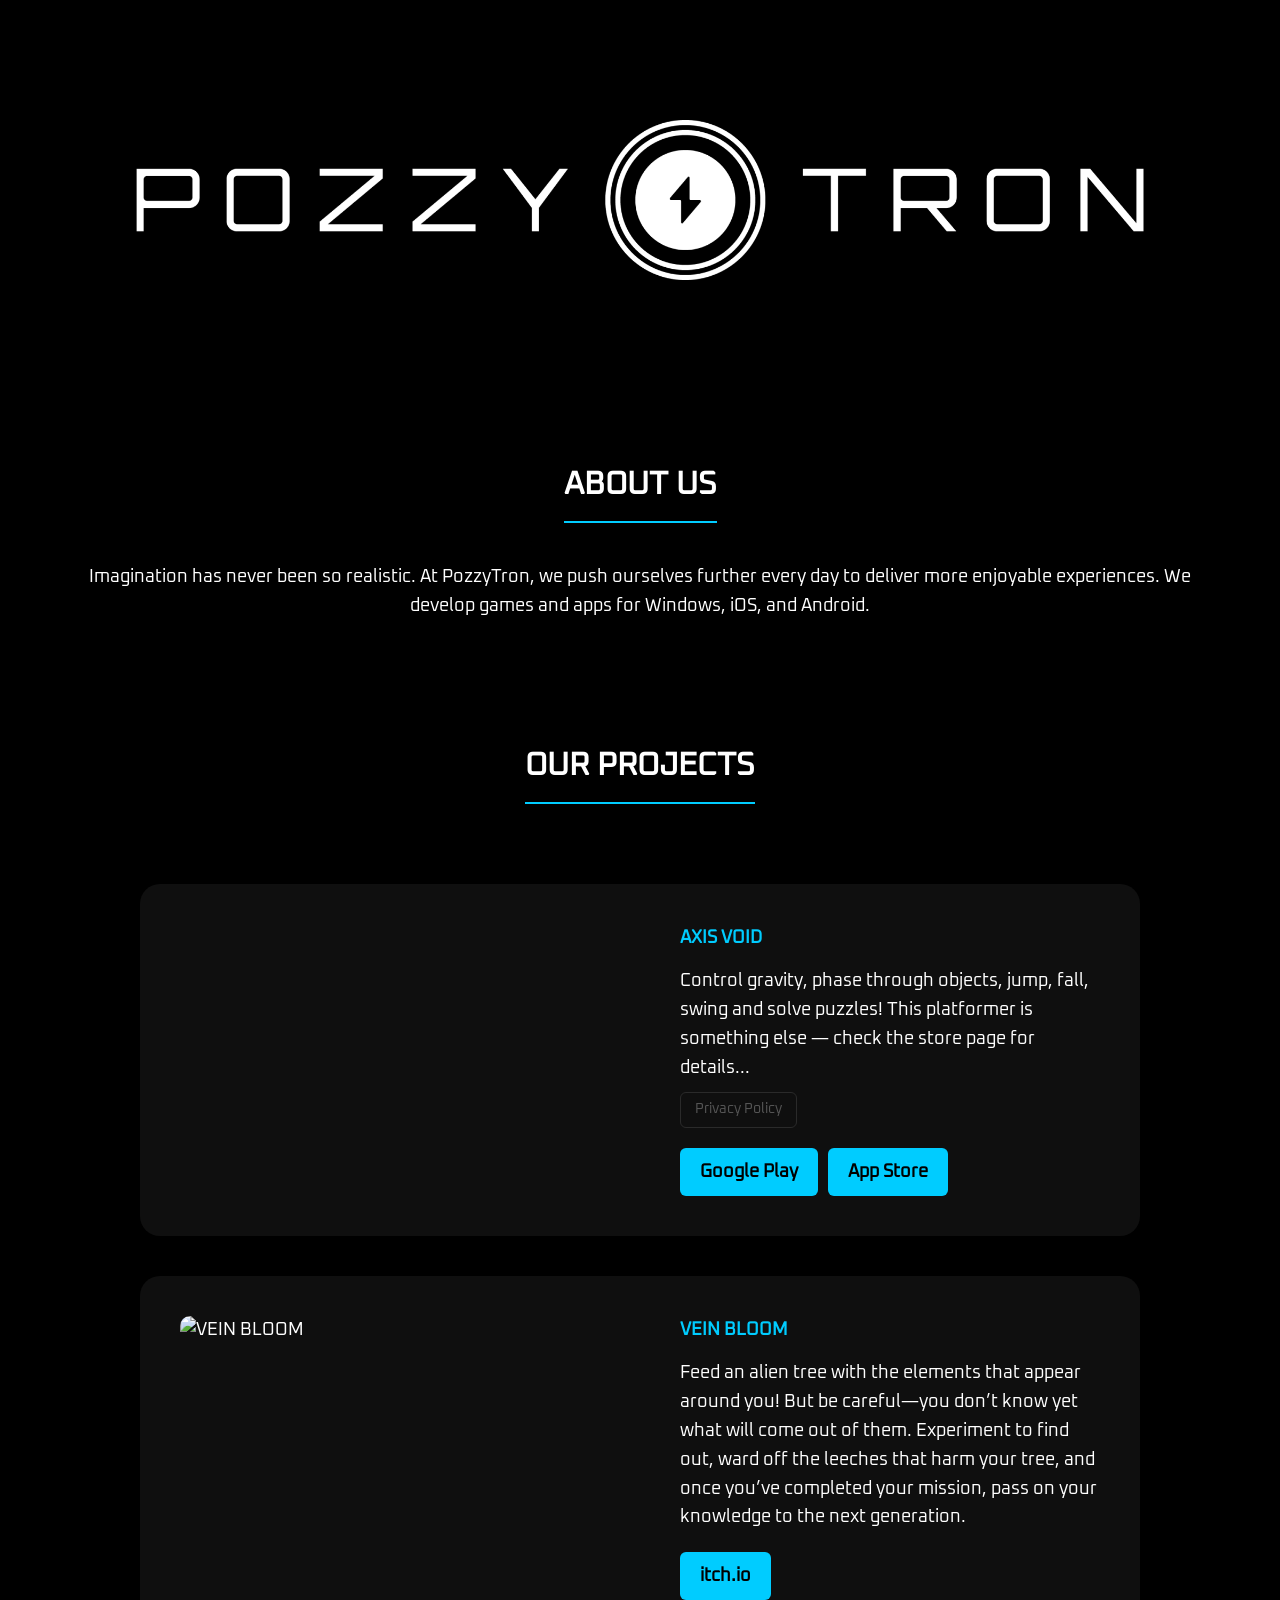
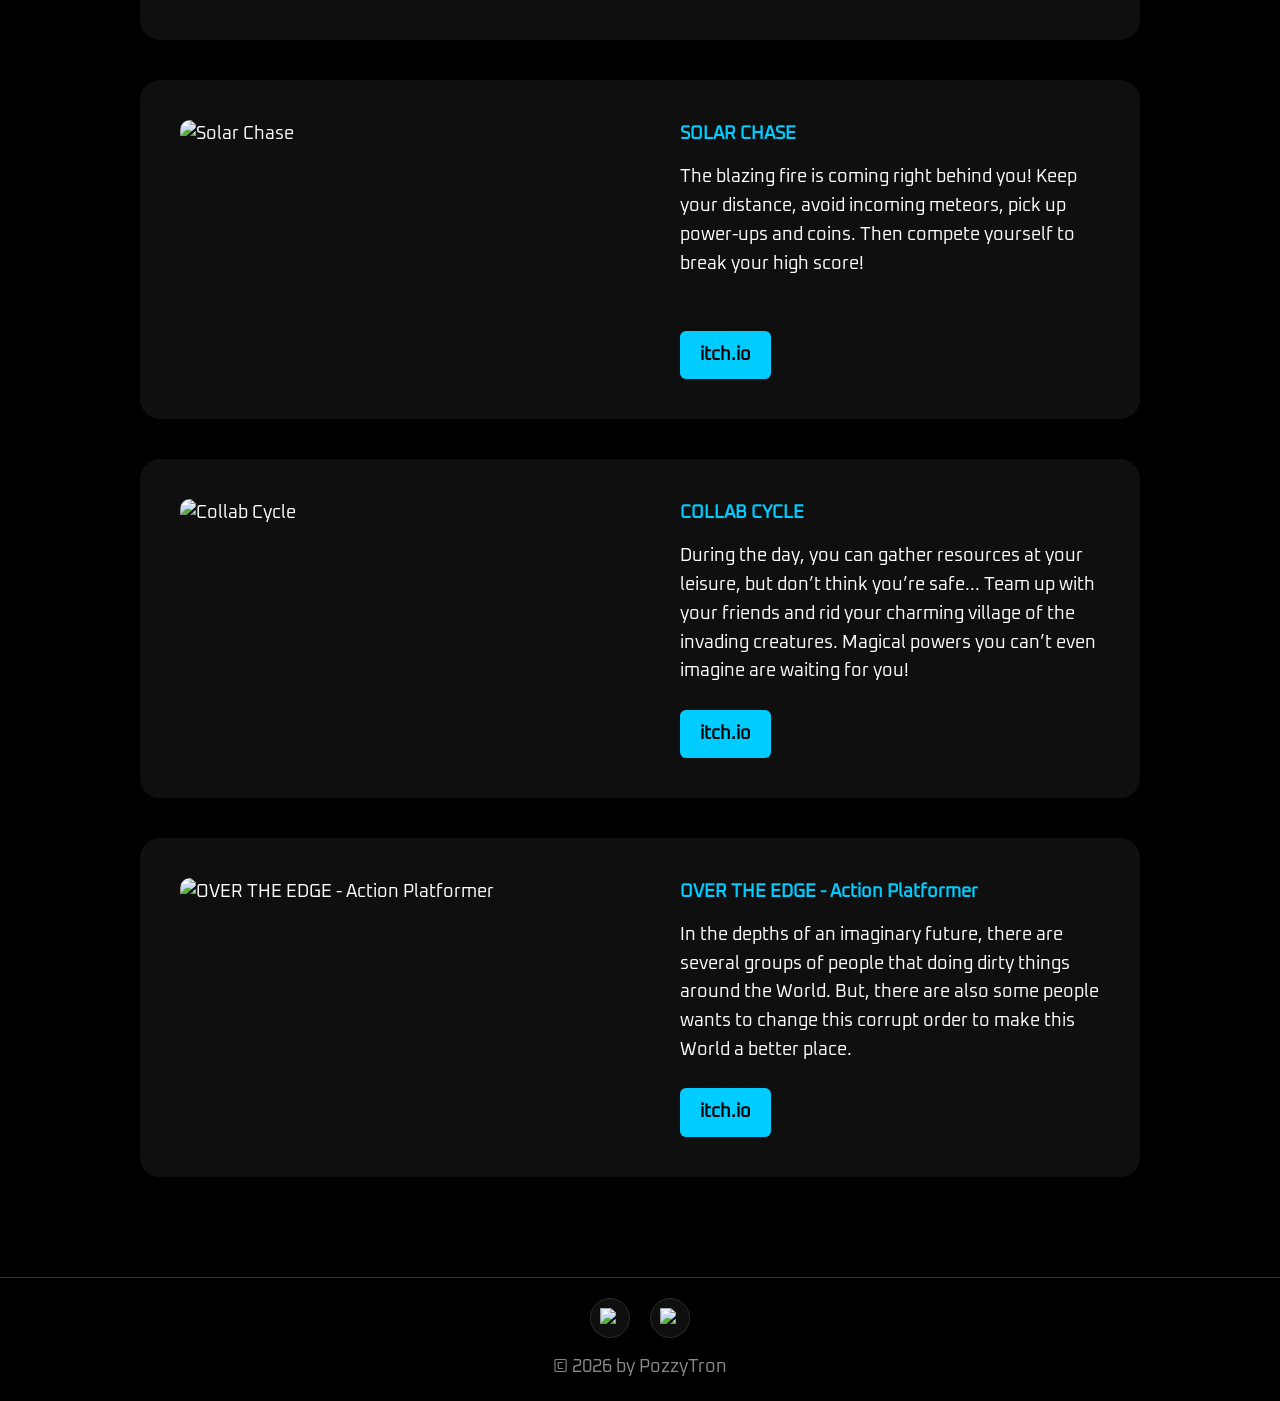
==== index.html @ 1f616c71 "Fix HTML encoding issues in index.html" ====
<!DOCTYPE html>
<html lang="tr">
<head>
  <meta charset="UTF-8">
  <meta name="viewport" content="width=device-width, initial-scale=1.0">
  <title data-key="fav_title">PozzyTron</title>
  <link rel="icon" type="image/png" href="favicon.png">
  <link rel="stylesheet" href="style.css">
</head>
<body>

  <!-- Yükleme Ekranı (Preloader) -->
  <div id="loader">
    <div class="spinner"></div>
    <p data-key="loader">YÜKLENİYOR...</p>
  </div>

  <!-- Header / Cover Section -->
  <header class="cover">
  </header>

  <!-- Company Description -->
  <section class="section about">
    <div class="container">
      <h2 class="section-title" data-key="about_title">HAKKIMIZDA</h2>
      <p data-key="about_text">Hayal etmek, hiç bu kadar gerçekçi olmamıştı. PozzyTron olarak her gün kendimizi daha ileriye taşıyor ve sizlere daha keyifli bir deneyim sunmak için çabalıyoruz. Windows, iOS ve Android platformları için oyunlar ve uygulamalar geliştiriyoruz.</p>
    </div>
  </section>

  <!-- Projeler Bölümü -->
  <section class="section projects">
    <div class="container">
      <h2 class="section-title" data-key="projects_title">PROJELERİMİZ</h2>

      <div class="project-card">
        <!-- Video Bölümü -->
        <div class="project-video">
          <iframe width="560" height="315" src="https://www.youtube.com/embed/RKN8dkt0n4E?si=FkeovWoNR1bqULzd"
          title="YouTube video player"
          frameborder="0"
          allow="accelerometer; autoplay; clipboard-write; encrypted-media; gyroscope; picture-in-picture; web-share"
          referrerpolicy="strict-origin-when-cross-origin"
          allowfullscreen>
        </iframe>
      </div>

      <!-- İçerik Bölümü -->
      <div class="project-content">
        <div class="text-group">
          <h3>AXIS VOID</h3>
          <p data-key="axis_desc">Yer çekimini kontrol et, cisimlerin içinden geç, zıpla, düş, sallan ve bulmacaları çöz! Bu platformer bir başka, detaylar mağaza sayfasında...</p>
        </div>

        <div class="links links-secondary">
          <a href="privacy-axis-void.html" class="btn-ghost" data-key="privacy_policy">Gizlilik Politikası</a>
        </div>

        <div class="links">
          <a href="https://play.google.com/store/apps/details?id=com.PozzyTron.AxisVoid" class="btn" target="_blank" rel="noopener noreferrer">Google Play</a>
          <a href="https://apps.apple.com/us/app/axis-void/id6761611674" class="btn" target="_blank" rel="noopener noreferrer">App Store</a>
        </div>
      </div>
      </div>

      <div class="project-card">
        <!-- Görsel Bölümü -->
        <div class="project-img">
          <img src="vein-bloom-cover.png" alt="VEIN BLOOM" loading="lazy">
        </div>

        <!-- İçerik Bölümü -->
        <div class="project-content">
          <div class="text-group">
            <h3>VEIN BLOOM</h3>
            <p data-key="vein_bloom_desc">Uzaylı bir ağacı çevrenizde  beliren elementlerle besleyin! Ama dikkat edin, içlerinden ne çıkacağını henüz bilmiyorsunuz. Deneyip öğrenin, ağacınıza zarar veren sülükleri def edin ve görevinizi tamamladıktan sonra tecrübelerinizi bir sonraki nesle aktarın.</p>
          </div>

          <div class="links">
            <a href="https://pozzytron.itch.io/vein-bloom" class="btn" target="_blank" rel="noopener noreferrer">itch.io</a>
          </div>
        </div>
      </div>

      <div class="project-card">
        <!-- Görsel Bölümü -->
        <div class="project-img">
          <img src="solar-chase-cover.png" alt="Solar Chase" loading="lazy">
        </div>

        <!-- İçerik Bölümü -->
        <div class="project-content">
          <div class="text-group">
            <h3>SOLAR CHASE</h3>
            <p data-key="solar_chase_desc">Alevler tam arkanızdan geliyor! Mesafenizi koruyun, size doğru gelen meteorlardan kaçının, güçlendiricileri ve paraları toplayın. Ardından kendi rekorunuzu kırmak için rekabet edin!</p>
          </div>

          <div class="links">
            <a href="https://pozzytron.itch.io/solar-chase" class="btn" target="_blank" rel="noopener noreferrer">itch.io</a>
          </div>
        </div>
      </div>

      <div class="project-card">
        <!-- Görsel Bölümü -->
        <div class="project-img">
          <img src="collab-cycle-cover.png" alt="Collab Cycle" loading="lazy">
        </div>

        <!-- İçerik Bölümü -->
        <div class="project-content">
          <div class="text-group">
            <h3>COLLAB CYCLE</h3>
            <p data-key="collab_cycle_desc">Gündüzleri rahat rahat kaynak toplayabilirsin ancak sakın güvende olduğunu sanma... Dostlarınla iş birlikleri kur ve işgalci yaratıkları şirin köyünden temizle. Hayal bile edemeyeceğin sihirli güçler seni bekliyor!</p>
          </div>

          <div class="links">
            <a href="https://pozzytron.itch.io/collab-cycle" class="btn" target="_blank" rel="noopener noreferrer">itch.io</a>
          </div>
        </div>
      </div>

      <div class="project-card">
        <!-- Görsel Bölümü -->
        <div class="project-img">
          <img src="over-the-edge-cover.png" alt="OVER THE EDGE - Action Platformer" loading="lazy">
        </div>

        <!-- İçerik Bölümü -->
        <div class="project-content">
          <div class="text-group">
            <h3>OVER THE EDGE - Action Platformer</h3>
            <p data-key="ote_desc">Hayali bir geleceğin derinliklerinde, dünyanın dört bir yanında kirli işler yapan birkaç grup insan var. Ancak, bu yozlaşmış düzeni değiştirip dünyayı daha iyi bir yer haline getirmek isteyen bazı insanlar da var.</p>
          </div>

          <div class="links">
            <a href="https://pozzytron.itch.io/ote-ap" class="btn" target="_blank" rel="noopener noreferrer">itch.io</a>
          </div>
        </div>
      </div>

    </div>
  </section>

<!-- Footer -->
<footer>
  <div class="footer-socials">
    <a href="https://www.linkedin.com/in/pozzytron/" target="_blank" rel="noopener noreferrer" aria-label="LinkedIn">
      <img src="linkedin-icon.png" alt="LinkedIn">
    </a>
    <a href="https://pozzytron.itch.io/" target="_blank" rel="noopener noreferrer" aria-label="itch.io">
      <img src="itchio-icon.png" alt="itch.io">
    </a>
  </div>
  <p>© 2026 by PozzyTron</p>
</footer>

<script>
const translations = {
  tr: {
    fav_title: "Ana Sayfa | PozzyTron",
    loader: "YÜKLENİYOR...",
    about_title: "HAKKIMIZDA",
    about_text: "Hayal etmek, hiç bu kadar gerçekçi olmamıştı. PozzyTron olarak her gün kendimizi daha ileriye taşıyor ve sizlere daha keyifli bir deneyim sunmak için çabalıyoruz. Windows, iOS ve Android platformları için oyunlar ve uygulamalar geliştiriyoruz.",
    projects_title: "PROJELERİMİZ",
    axis_desc: "Yer çekimini kontrol et, cisimlerin içinden geç, zıpla, düş, sallan ve bulmacaları çöz! Bu platformer bir başka, detaylar mağaza sayfasında...",
    privacy_policy: "Gizlilik Politikası",
    vein_bloom_desc: "Bir macera oyunu. Detaylar için itch.io sayfasını ziyaret edin.",
    solar_chase_desc: "Detaylar için itch.io sayfasını ziyaret edin.",
    collab_cycle_desc: "It's (like) a magic! Detaylar için itch.io sayfasını ziyaret edin.",
    ote_desc: "Mobil bir aksiyon platformer. Detaylar için itch.io sayfasını ziyaret edin."
  },
  en: {
    fav_title: "Home | PozzyTron",
    loader: "LOADING...",
    about_title: "ABOUT US",
    about_text: "Imagination has never been so realistic. At PozzyTron, we push ourselves further every day to deliver more enjoyable experiences. We develop games and apps for Windows, iOS, and Android.",
    projects_title: "OUR PROJECTS",
    axis_desc: "Control gravity, phase through objects, jump, fall, swing and solve puzzles! This platformer is something else — check the store page for details...",
    privacy_policy: "Privacy Policy",
    vein_bloom_desc: "Feed an alien tree with the elements that appear around you! But be careful—you don’t know yet what will come out of them. Experiment to find out, ward off the leeches that harm your tree, and once you’ve completed your mission, pass on your knowledge to the next generation.",
    solar_chase_desc: "The blazing fire is coming right behind you! Keep your distance, avoid incoming meteors, pick up power-ups and coins. Then compete yourself to break your high score!",
    collab_cycle_desc: "During the day, you can gather resources at your leisure, but don’t think you’re safe... Team up with your friends and rid your charming village of the invading creatures. Magical powers you can’t even imagine are waiting for you!",
    ote_desc: "In the depths of an imaginary future, there are several groups of people that doing dirty things around the World. But, there are also some people wants to change this corrupt order to make this World a better place."
  }
};

const lang = navigator.language.startsWith("tr") ? "tr" : "en";
document.querySelectorAll("[data-key]").forEach(el => {
  const key = el.getAttribute("data-key");
  if (translations[lang][key]) el.textContent = translations[lang][key];
});

window.addEventListener("load", function () {
  document.getElementById("loader").classList.add("loader-hidden");
});
</script>

</body>
</html>
---- style.css ----
@font-face {
    font-family: 'Oxanium';
    src: url('oxanium.ttf') format('truetype');
    font-weight: normal;
    font-style: normal;
}

* {
    margin: 0;
    padding: 0;
    box-sizing: border-box;
    font-family: 'Oxanium', sans-serif;
}

body {
    background-color: #000000;
    color: #ffffff;
    line-height: 1.6;
    font-size: 18px;
    scroll-behavior: smooth;
    -webkit-font-smoothing: antialiased;
}

#loader {
    position: fixed;
    width: 100%;
    height: 100vh;
    background: #000000;
    display: flex;
    flex-direction: column;
    justify-content: center;
    align-items: center;
    z-index: 9999;
    transition: opacity 0.5s ease, visibility 0.5s ease;
}

.spinner {
    width: 50px;
    height: 50px;
    border: 5px solid rgba(0, 255, 204, 0.1);
    border-top: 5px solid #00ccff;
    border-radius: 50%;
    animation: spin 1s linear infinite;
}

#loader p {
    margin-top: 30px;
    font-size: 1.3rem;
    color: #00ccff;
    text-transform: uppercase;
    font-family: 'Oxanium', sans-serif;
}

@keyframes spin {
    0% { transform: rotate(0deg); }
    100% { transform: rotate(360deg); }
}

.loader-hidden {
    opacity: 0;
    visibility: hidden;
}

.container {
    width: 90%;
    margin: 0 auto;
    text-align: center;
}

.cover {
    height: 400px;
    display: flex;
    align-items: center;
    justify-content: center;
    text-align: center;
    background-image: url('cover-bg.png');
    background-size: cover;
    background-position: center;
    background-repeat: no-repeat;
}

.section {
    padding: 60px 20px;
}

.section-title {
    font-size: 2rem;
    margin-bottom: 40px;
    border-bottom: 2px solid #00ccff;
    display: inline-block;
    padding-bottom: 10px;
}

.project-card {
    background: #0f0f0f;
    padding: 40px;
    border-radius: 20px;
    margin: 40px auto;
    max-width: 1000px;
    width: 95%;
    display: flex;
    align-items: stretch;
    gap: 40px;
    text-align: left;
}

.project-video {
    width: 50%;
    aspect-ratio: 16 / 9;
    border-radius: 10px;
    overflow: hidden;
    transform: translateZ(0);
}

.project-video iframe {
    width: 100%;
    height: 100%;
    border: none;
}

.project-content {
    flex: 1;
    display: flex;
    flex-direction: column;
    justify-content: space-between;
    min-height: 100%;
}

.project-content h3 {
    font-size: 1.1rem;
    margin-bottom: 15px;
    color: #00ccff;
    font-weight: 800;
}

.links {
    margin-top: auto;
    display: flex;
    gap: 10px;
    padding-top: 20px;
}

.links-secondary {
    margin-top: 10px;
    padding-top: 0;
}

.btn {
    display: inline-block;
    padding: 10px 20px;
    background-color: #00ccff;
    color: #000000;
    text-decoration: none;
    border-radius: 6px;
    font-weight: bold;
    font-size: 1.1rem;
    transition: all 0.3s ease;
    border: none;
    cursor: pointer;
}

.btn:hover {
    background-color: #00ffcc;
    transform: translateY(-5px);
    box-shadow: 0 5px 15px rgba(0, 204, 255, 0.4);
}

/* Ghost / secondary button — less prominent */
.btn-ghost {
    display: inline-block;
    padding: 6px 14px;
    background-color: transparent;
    color: #555555;
    text-decoration: none;
    border-radius: 6px;
    font-size: 0.85rem;
    border: 1px solid #2a2a2a;
    transition: all 0.2s ease;
    cursor: pointer;
}

.btn-ghost:hover {
    color: #aaaaaa;
    border-color: #555555;
}

footer {
    padding: 20px;
    text-align: center;
    border-top: 1px solid #333;
    font-size: 1.1rem;
    color: #888;
}

.footer-socials {
    display: flex;
    justify-content: center;
    align-items: center;
    gap: 20px;
    margin-bottom: 15px;
}

.footer-socials a {
    display: flex;
    align-items: center;
    justify-content: center;
    width: 40px;
    height: 40px;
    border-radius: 50%;
    background-color: #0f0f0f;
    border: 1px solid #2a2a2a;
    transition: all 0.3s ease;
}

.footer-socials a:hover {
    border-color: #00ccff;
    transform: translateY(-3px);
    box-shadow: 0 5px 15px rgba(0, 204, 255, 0.3);
}

.footer-socials img,
.footer-socials svg {
    width: 20px;
    height: 20px;
}

.project-img {
    width: 50%;
    aspect-ratio: 16 / 9;
    border-radius: 10px;
    overflow: hidden;
    transform: translateZ(0);
}

.project-img img {
    width: 100%;
    height: 100%;
    object-fit: cover;
    display: block;
}

@media (max-width: 768px) {
    .cover {
        width: 100%;
        aspect-ratio: 1;
        height: auto;
        min-height: auto;
        background-size: contain;
        background-repeat: no-repeat;
        background-position: center;
        background-image: url('mobile-bg.png');
    }

    .container {
        width: 95%;
    }

    .project-card {
        background: #0f0f0f;
        flex-direction: column;
        align-items: center;
        text-align: center;
        gap: 20px;
        padding: 20px;
    }

    .project-img {
        width: 100%;
        max-width: none;
    }

    .project-video,
    .project-img {
        width: 100%;
        margin-bottom: 20px;
    }

    .project-content {
        width: 100%;
    }

    .links {
        justify-content: center;
        flex-wrap: wrap;
    }

    .links-secondary {
        justify-content: center;
    }

    .section-title {
        font-size: 1.5rem;
    }

    .about p {
        font-size: 1rem;
    }
}
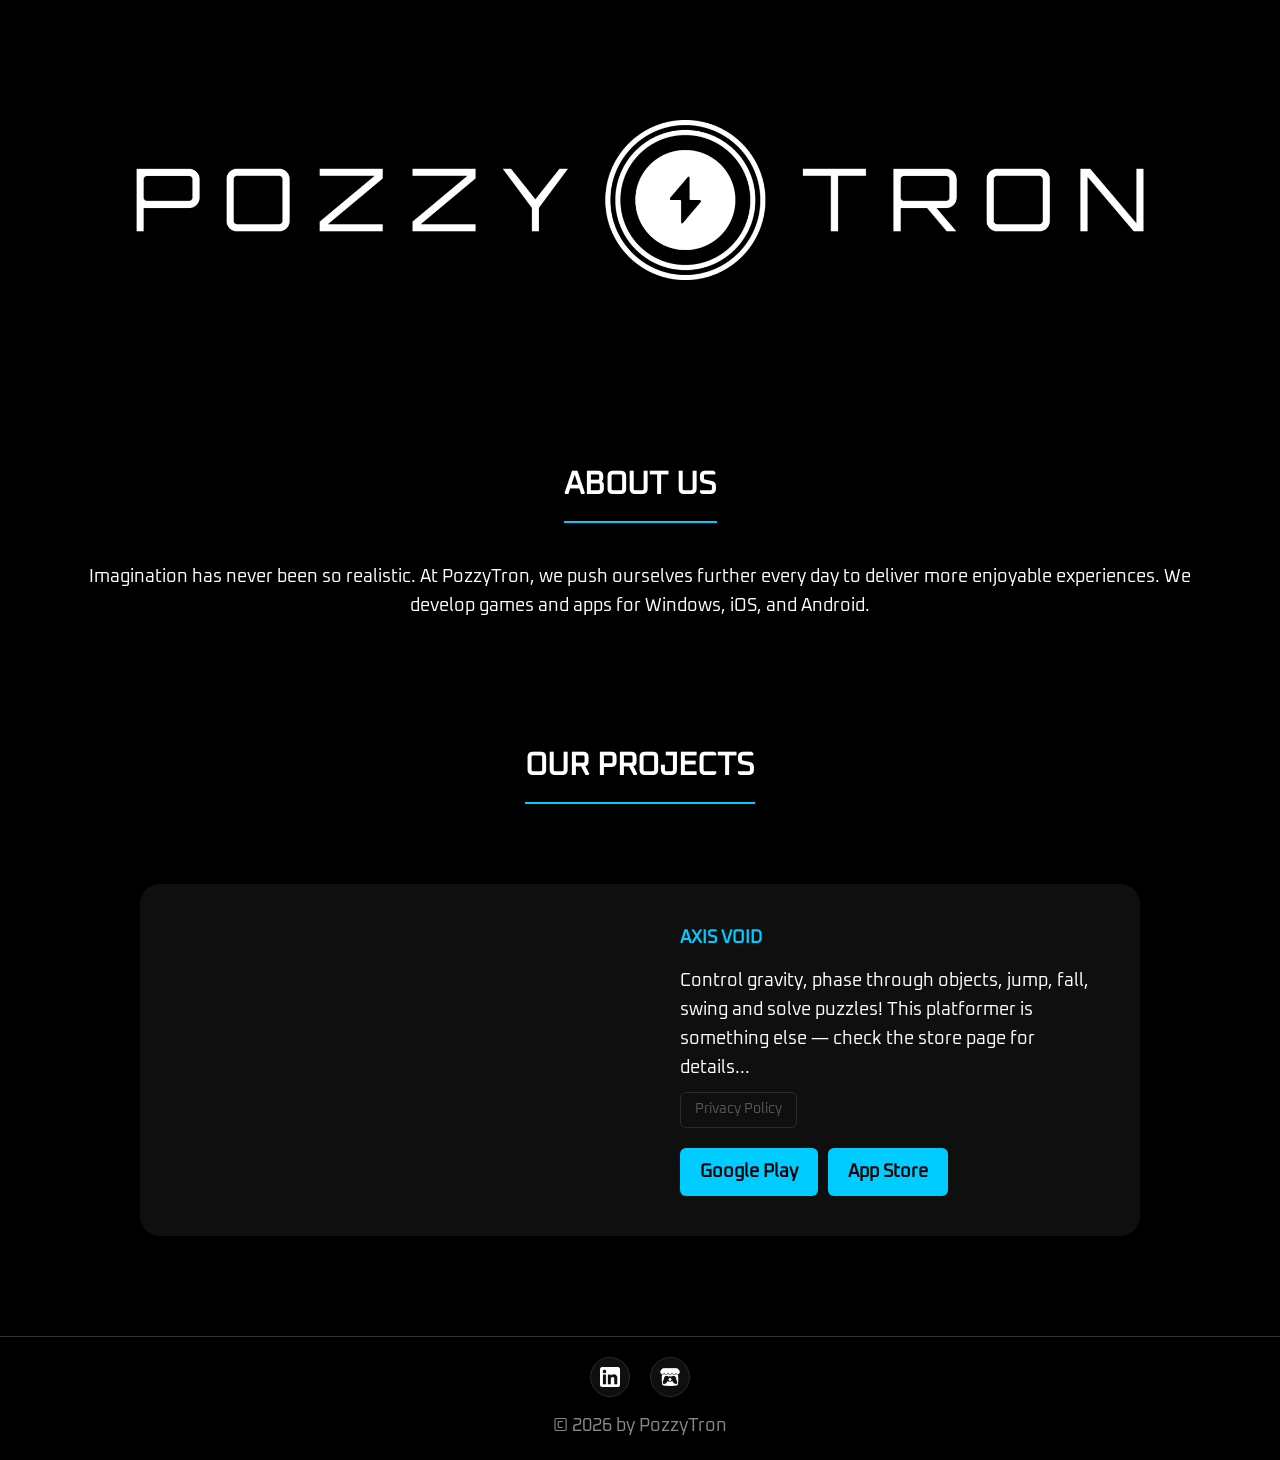
==== commit 03b4cd3d: "Fix HTML formatting and structure" ====
--- a/index.html
+++ b/index.html
@@ -61,94 +61,16 @@
         </div>
       </div>
       </div>
-
-      <div class="project-card">
-        <!-- Görsel Bölümü -->
-        <div class="project-img">
-          <img src="vein-bloom-cover.png" alt="VEIN BLOOM" loading="lazy">
-        </div>
-
-        <!-- İçerik Bölümü -->
-        <div class="project-content">
-          <div class="text-group">
-            <h3>VEIN BLOOM</h3>
-            <p data-key="vein_bloom_desc">Uzaylı bir ağacı çevrenizde  beliren elementlerle besleyin! Ama dikkat edin, içlerinden ne çıkacağını henüz bilmiyorsunuz. Deneyip öğrenin, ağacınıza zarar veren sülükleri def edin ve görevinizi tamamladıktan sonra tecrübelerinizi bir sonraki nesle aktarın.</p>
-          </div>
-
-          <div class="links">
-            <a href="https://pozzytron.itch.io/vein-bloom" class="btn" target="_blank" rel="noopener noreferrer">itch.io</a>
-          </div>
-        </div>
-      </div>
-
-      <div class="project-card">
-        <!-- Görsel Bölümü -->
-        <div class="project-img">
-          <img src="solar-chase-cover.png" alt="Solar Chase" loading="lazy">
-        </div>
-
-        <!-- İçerik Bölümü -->
-        <div class="project-content">
-          <div class="text-group">
-            <h3>SOLAR CHASE</h3>
-            <p data-key="solar_chase_desc">Alevler tam arkanızdan geliyor! Mesafenizi koruyun, size doğru gelen meteorlardan kaçının, güçlendiricileri ve paraları toplayın. Ardından kendi rekorunuzu kırmak için rekabet edin!</p>
-          </div>
-
-          <div class="links">
-            <a href="https://pozzytron.itch.io/solar-chase" class="btn" target="_blank" rel="noopener noreferrer">itch.io</a>
-          </div>
-        </div>
-      </div>
-
-      <div class="project-card">
-        <!-- Görsel Bölümü -->
-        <div class="project-img">
-          <img src="collab-cycle-cover.png" alt="Collab Cycle" loading="lazy">
-        </div>
-
-        <!-- İçerik Bölümü -->
-        <div class="project-content">
-          <div class="text-group">
-            <h3>COLLAB CYCLE</h3>
-            <p data-key="collab_cycle_desc">Gündüzleri rahat rahat kaynak toplayabilirsin ancak sakın güvende olduğunu sanma... Dostlarınla iş birlikleri kur ve işgalci yaratıkları şirin köyünden temizle. Hayal bile edemeyeceğin sihirli güçler seni bekliyor!</p>
-          </div>
-
-          <div class="links">
-            <a href="https://pozzytron.itch.io/collab-cycle" class="btn" target="_blank" rel="noopener noreferrer">itch.io</a>
-          </div>
-        </div>
-      </div>
-
-      <div class="project-card">
-        <!-- Görsel Bölümü -->
-        <div class="project-img">
-          <img src="over-the-edge-cover.png" alt="OVER THE EDGE - Action Platformer" loading="lazy">
-        </div>
-
-        <!-- İçerik Bölümü -->
-        <div class="project-content">
-          <div class="text-group">
-            <h3>OVER THE EDGE - Action Platformer</h3>
-            <p data-key="ote_desc">Hayali bir geleceğin derinliklerinde, dünyanın dört bir yanında kirli işler yapan birkaç grup insan var. Ancak, bu yozlaşmış düzeni değiştirip dünyayı daha iyi bir yer haline getirmek isteyen bazı insanlar da var.</p>
-          </div>
-
-          <div class="links">
-            <a href="https://pozzytron.itch.io/ote-ap" class="btn" target="_blank" rel="noopener noreferrer">itch.io</a>
-          </div>
-        </div>
-      </div>
-
-    </div>
   </section>
 
 <!-- Footer -->
 <footer>
   <div class="footer-socials">
     <a href="https://www.linkedin.com/in/pozzytron/" target="_blank" rel="noopener noreferrer" aria-label="LinkedIn">
-      <img src="linkedin-icon.png" alt="LinkedIn">
+      <img src="linkedicon.png" alt="LinkedIn">
     </a>
     <a href="https://pozzytron.itch.io/" target="_blank" rel="noopener noreferrer" aria-label="itch.io">
-      <img src="itchio-icon.png" alt="itch.io">
+      <img src="itchicon.png" alt="itch.io">
     </a>
   </div>
   <p>© 2026 by PozzyTron</p>
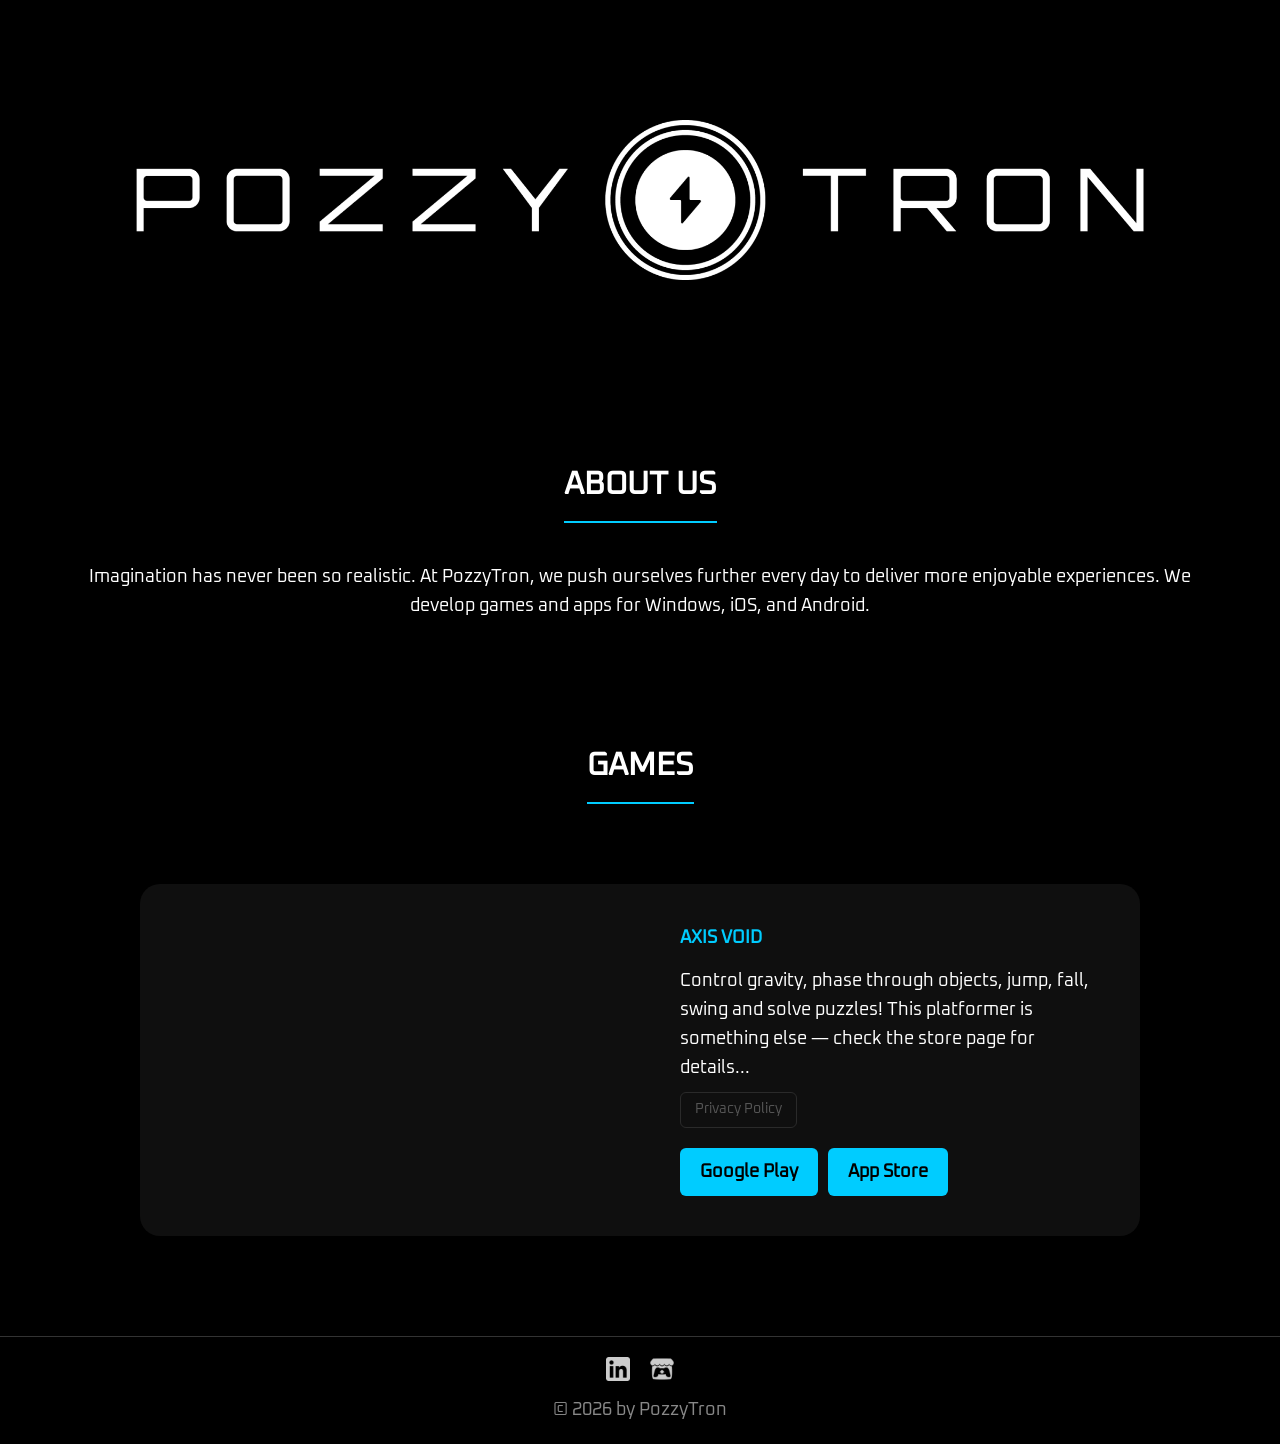
==== commit f8bb987e: "Fix HTML encoding issues in index.html" ====
--- a/index.html
+++ b/index.html
@@ -61,6 +61,7 @@
         </div>
       </div>
       </div>
+    </div>
   </section>
 
 <!-- Footer -->
@@ -83,7 +84,7 @@
     loader: "YÜKLENİYOR...",
     about_title: "HAKKIMIZDA",
     about_text: "Hayal etmek, hiç bu kadar gerçekçi olmamıştı. PozzyTron olarak her gün kendimizi daha ileriye taşıyor ve sizlere daha keyifli bir deneyim sunmak için çabalıyoruz. Windows, iOS ve Android platformları için oyunlar ve uygulamalar geliştiriyoruz.",
-    projects_title: "PROJELERİMİZ",
+    projects_title: "OYUNLAR",
     axis_desc: "Yer çekimini kontrol et, cisimlerin içinden geç, zıpla, düş, sallan ve bulmacaları çöz! Bu platformer bir başka, detaylar mağaza sayfasında...",
     privacy_policy: "Gizlilik Politikası",
     vein_bloom_desc: "Bir macera oyunu. Detaylar için itch.io sayfasını ziyaret edin.",
@@ -96,7 +97,7 @@
     loader: "LOADING...",
     about_title: "ABOUT US",
     about_text: "Imagination has never been so realistic. At PozzyTron, we push ourselves further every day to deliver more enjoyable experiences. We develop games and apps for Windows, iOS, and Android.",
-    projects_title: "OUR PROJECTS",
+    projects_title: "GAMES",
     axis_desc: "Control gravity, phase through objects, jump, fall, swing and solve puzzles! This platformer is something else — check the store page for details...",
     privacy_policy: "Privacy Policy",
     vein_bloom_desc: "Feed an alien tree with the elements that appear around you! But be careful—you don’t know yet what will come out of them. Experiment to find out, ward off the leeches that harm your tree, and once you’ve completed your mission, pass on your knowledge to the next generation.",
--- a/style.css
+++ b/style.css
@@ -204,24 +204,19 @@
     display: flex;
     align-items: center;
     justify-content: center;
-    width: 40px;
-    height: 40px;
-    border-radius: 50%;
-    background-color: #0f0f0f;
-    border: 1px solid #2a2a2a;
-    transition: all 0.3s ease;
+    transition: transform 0.3s ease, opacity 0.3s ease;
+    opacity: 0.8;
 }
 
 .footer-socials a:hover {
-    border-color: #00ccff;
     transform: translateY(-3px);
-    box-shadow: 0 5px 15px rgba(0, 204, 255, 0.3);
+    opacity: 1;
 }
 
 .footer-socials img,
 .footer-socials svg {
-    width: 20px;
-    height: 20px;
+    width: 24px;
+    height: 24px;
 }
 
 .project-img {
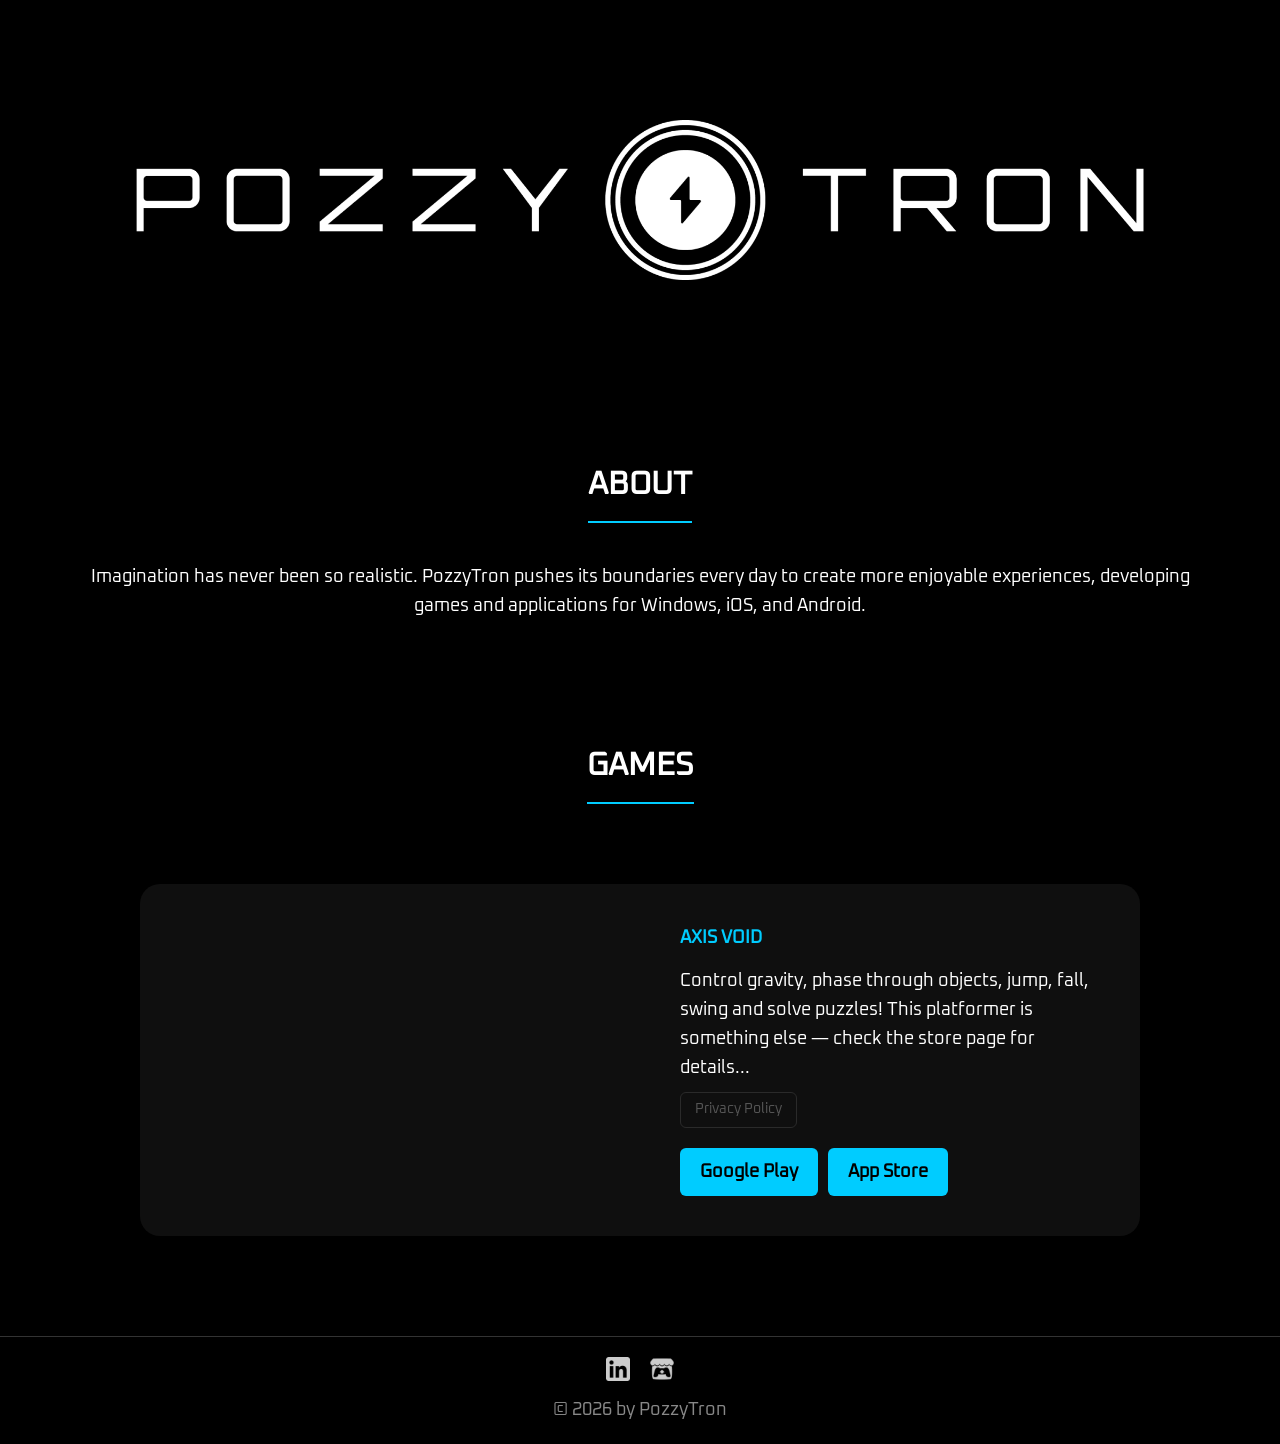
==== commit b93b02aa: "Fix HTML formatting and structure issues" ====
--- a/index.html
+++ b/index.html
@@ -82,8 +82,8 @@
   tr: {
     fav_title: "Ana Sayfa | PozzyTron",
     loader: "YÜKLENİYOR...",
-    about_title: "HAKKIMIZDA",
-    about_text: "Hayal etmek, hiç bu kadar gerçekçi olmamıştı. PozzyTron olarak her gün kendimizi daha ileriye taşıyor ve sizlere daha keyifli bir deneyim sunmak için çabalıyoruz. Windows, iOS ve Android platformları için oyunlar ve uygulamalar geliştiriyoruz.",
+    about_title: "HAKKINDA",
+    about_text: "Hayal etmek hiç bu kadar gerçekçi olmamıştı. PozzyTron, daha keyifli deneyimler sunmak için her gün sınırlarını ileri taşıyor; Windows, iOS ve Android için oyunlar ve uygulamalar geliştiriyor.",
     projects_title: "OYUNLAR",
     axis_desc: "Yer çekimini kontrol et, cisimlerin içinden geç, zıpla, düş, sallan ve bulmacaları çöz! Bu platformer bir başka, detaylar mağaza sayfasında...",
     privacy_policy: "Gizlilik Politikası",
@@ -95,8 +95,8 @@
   en: {
     fav_title: "Home | PozzyTron",
     loader: "LOADING...",
-    about_title: "ABOUT US",
-    about_text: "Imagination has never been so realistic. At PozzyTron, we push ourselves further every day to deliver more enjoyable experiences. We develop games and apps for Windows, iOS, and Android.",
+    about_title: "ABOUT",
+    about_text: "Imagination has never been so realistic. PozzyTron pushes its boundaries every day to create more enjoyable experiences, developing games and applications for Windows, iOS, and Android.",
     projects_title: "GAMES",
     axis_desc: "Control gravity, phase through objects, jump, fall, swing and solve puzzles! This platformer is something else — check the store page for details...",
     privacy_policy: "Privacy Policy",
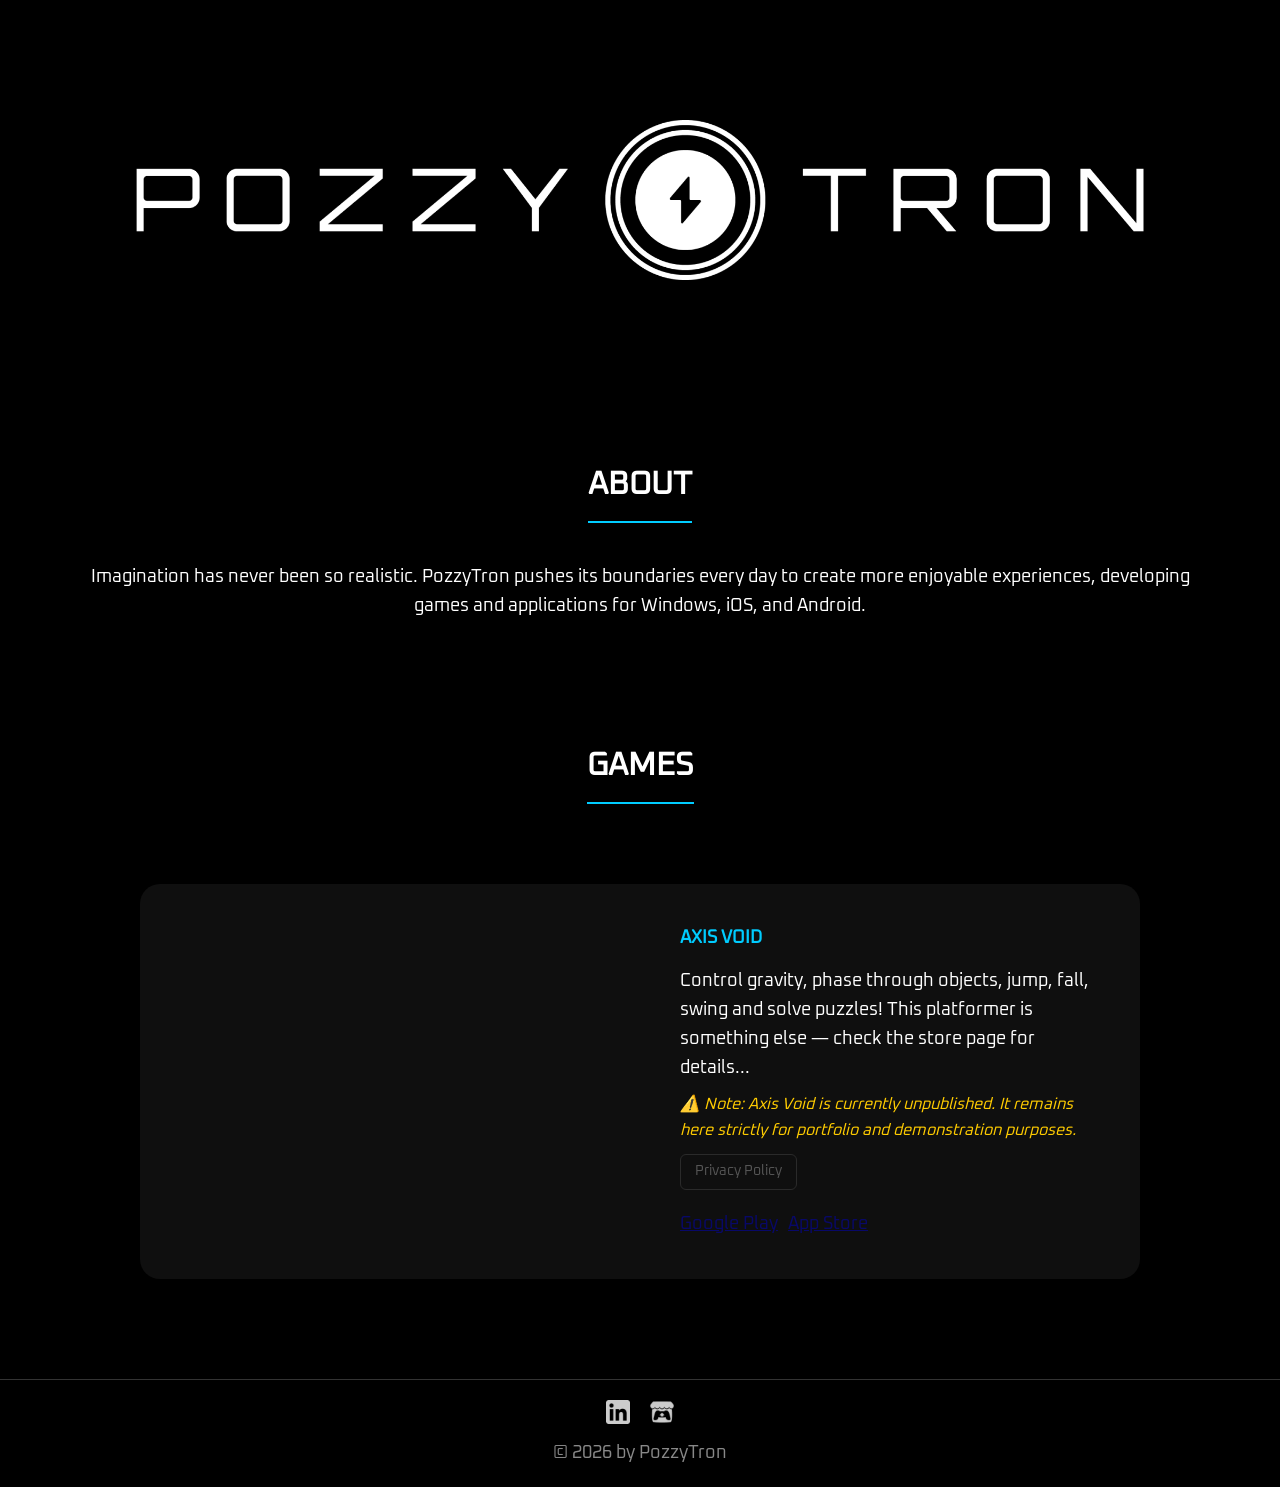
==== commit ec39a9fa: "Update Axis Void project details and links Added warning message for Axis Void project and disabled " ====
--- a/index.html
+++ b/index.html
@@ -49,6 +49,7 @@
         <div class="text-group">
           <h3>AXIS VOID</h3>
           <p data-key="axis_desc">Yer çekimini kontrol et, cisimlerin içinden geç, zıpla, düş, sallan ve bulmacaları çöz! Bu platformer bir başka, detaylar mağaza sayfasında...</p>
+          <p data-key="axis_warning" style="color: #ffcc00; font-style: italic; font-size: 0.9em; margin-top: 10px;">⚠️ Not: Axis Void şu anda yayından kaldırılmıştır. Sadece portfolyo ve demo amacıyla sergilenmektedir.</p>
         </div>
 
         <div class="links links-secondary">
@@ -56,8 +57,8 @@
         </div>
 
         <div class="links">
-          <a href="https://play.google.com/store/apps/details?id=com.PozzyTron.AxisVoid" class="btn" target="_blank" rel="noopener noreferrer">Google Play</a>
-          <a href="https://apps.apple.com/us/app/axis-void/id6761611674" class="btn" target="_blank" rel="noopener noreferrer">App Store</a>
+          <a href="javascript:void(0);" style="pointer-events: none; opacity: 0.4; cursor: default;" class="btn-store">Google Play</a>
+          <a href="javascript:void(0);" style="pointer-events: none; opacity: 0.4; cursor: default;" class="btn-store">App Store</a>
         </div>
       </div>
       </div>
@@ -86,6 +87,7 @@
     about_text: "Hayal etmek hiç bu kadar gerçekçi olmamıştı. PozzyTron, daha keyifli deneyimler sunmak için her gün sınırlarını ileri taşıyor; Windows, iOS ve Android için oyunlar ve uygulamalar geliştiriyor.",
     projects_title: "OYUNLAR",
     axis_desc: "Yer çekimini kontrol et, cisimlerin içinden geç, zıpla, düş, sallan ve bulmacaları çöz! Bu platformer bir başka, detaylar mağaza sayfasında...",
+    axis_warning: "⚠️ Not: Axis Void şu anda yayından kaldırılmıştır. Sadece portfolyo ve demo amacıyla sergilenmektedir.",
     privacy_policy: "Gizlilik Politikası",
     vein_bloom_desc: "Bir macera oyunu. Detaylar için itch.io sayfasını ziyaret edin.",
     solar_chase_desc: "Detaylar için itch.io sayfasını ziyaret edin.",
@@ -99,6 +101,7 @@
     about_text: "Imagination has never been so realistic. PozzyTron pushes its boundaries every day to create more enjoyable experiences, developing games and applications for Windows, iOS, and Android.",
     projects_title: "GAMES",
     axis_desc: "Control gravity, phase through objects, jump, fall, swing and solve puzzles! This platformer is something else — check the store page for details...",
+    axis_warning: "⚠️ Note: Axis Void is currently unpublished. It remains here strictly for portfolio and demonstration purposes.",
     privacy_policy: "Privacy Policy",
     vein_bloom_desc: "Feed an alien tree with the elements that appear around you! But be careful—you don’t know yet what will come out of them. Experiment to find out, ward off the leeches that harm your tree, and once you’ve completed your mission, pass on your knowledge to the next generation.",
     solar_chase_desc: "The blazing fire is coming right behind you! Keep your distance, avoid incoming meteors, pick up power-ups and coins. Then compete yourself to break your high score!",
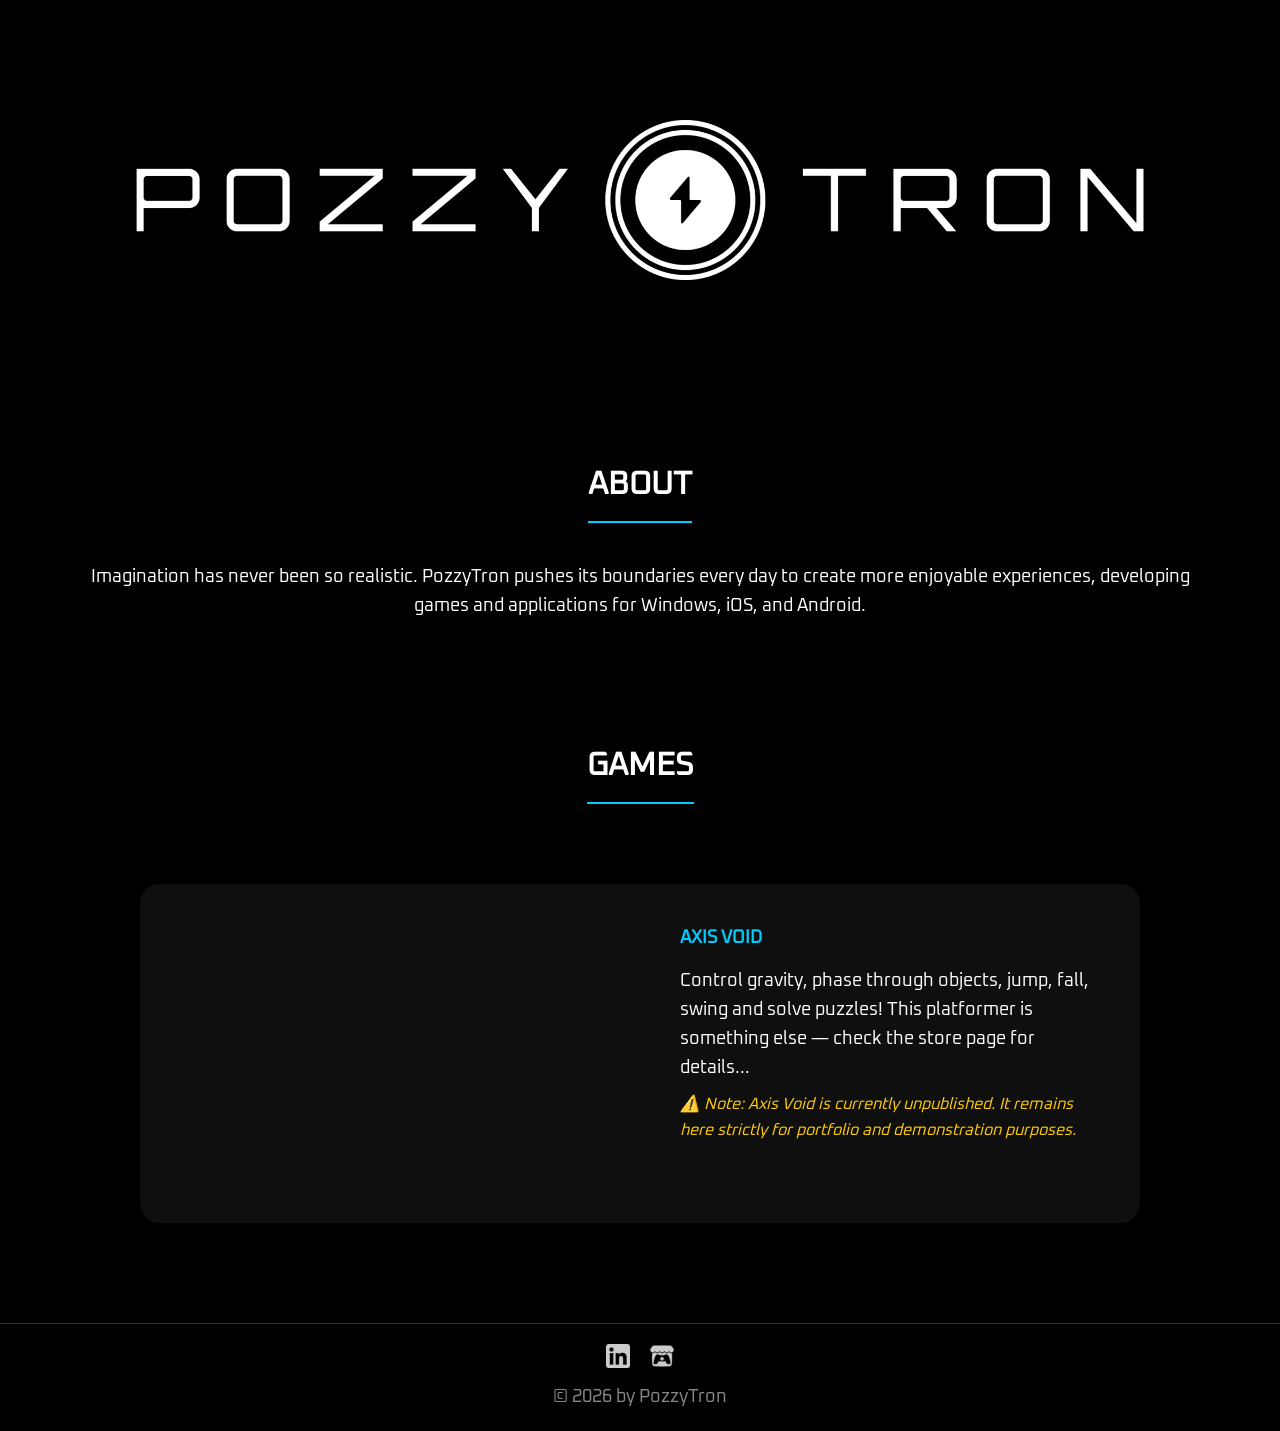
==== commit 1abe1fff: "Fix HTML structure and remove duplicate content" ====
--- a/index.html
+++ b/index.html
@@ -50,15 +50,6 @@
           <h3>AXIS VOID</h3>
           <p data-key="axis_desc">Yer çekimini kontrol et, cisimlerin içinden geç, zıpla, düş, sallan ve bulmacaları çöz! Bu platformer bir başka, detaylar mağaza sayfasında...</p>
           <p data-key="axis_warning" style="color: #ffcc00; font-style: italic; font-size: 0.9em; margin-top: 10px;">⚠️ Not: Axis Void şu anda yayından kaldırılmıştır. Sadece portfolyo ve demo amacıyla sergilenmektedir.</p>
-        </div>
-
-        <div class="links links-secondary">
-          <a href="privacy-axis-void.html" class="btn-ghost" data-key="privacy_policy">Gizlilik Politikası</a>
-        </div>
-
-        <div class="links">
-          <a href="javascript:void(0);" style="pointer-events: none; opacity: 0.4; cursor: default;" class="btn-store">Google Play</a>
-          <a href="javascript:void(0);" style="pointer-events: none; opacity: 0.4; cursor: default;" class="btn-store">App Store</a>
         </div>
       </div>
       </div>
